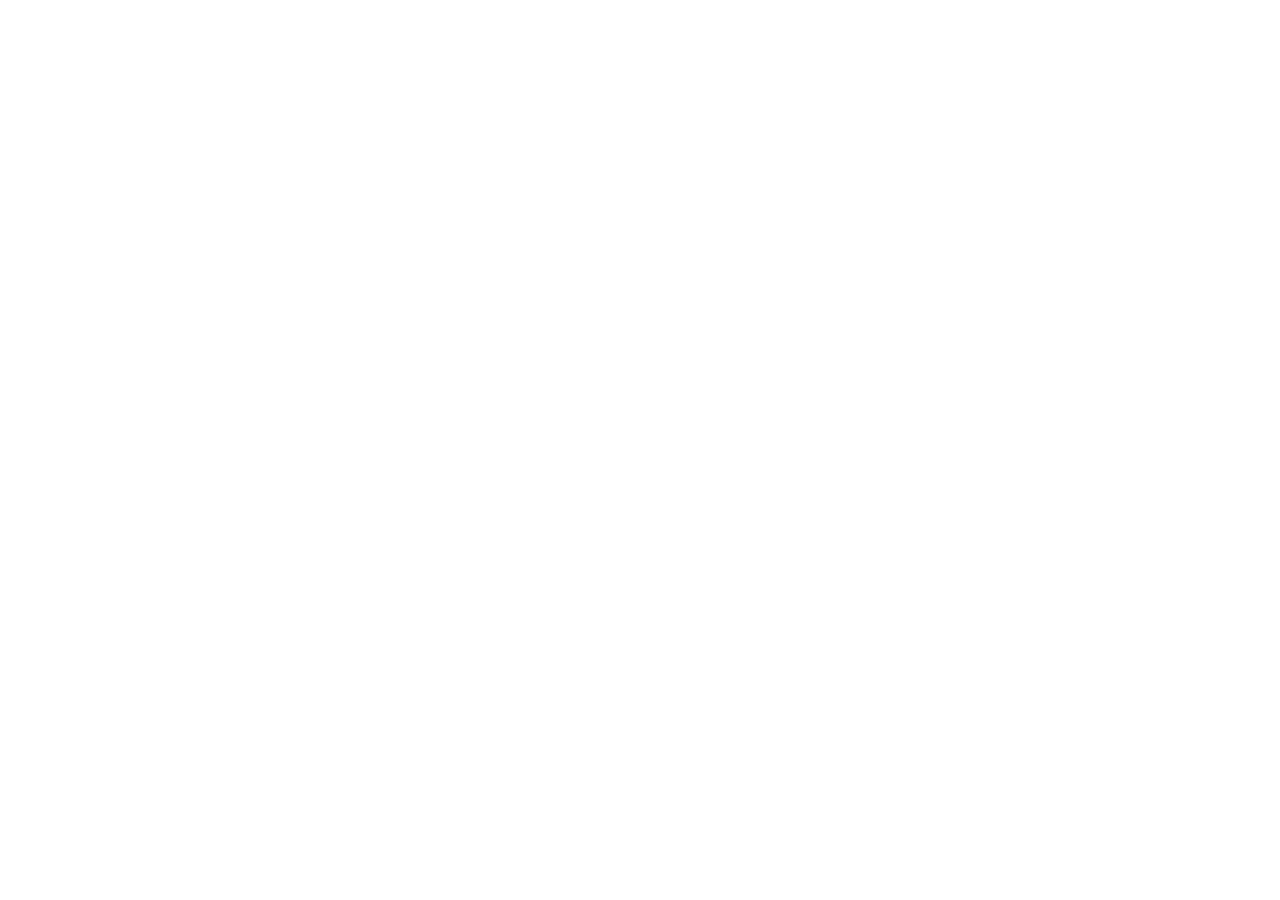
==== index.html @ 1c693e69 "initial commit" ====
<!DOCTYPE html>
<html lang="en">
<head>
    <meta charset="UTF-8">
    <meta name="viewport" content="width=device-width, initial-scale=1.0">
    <title>Care Plus</title>
</head>
<body>
    
</body>
</html>
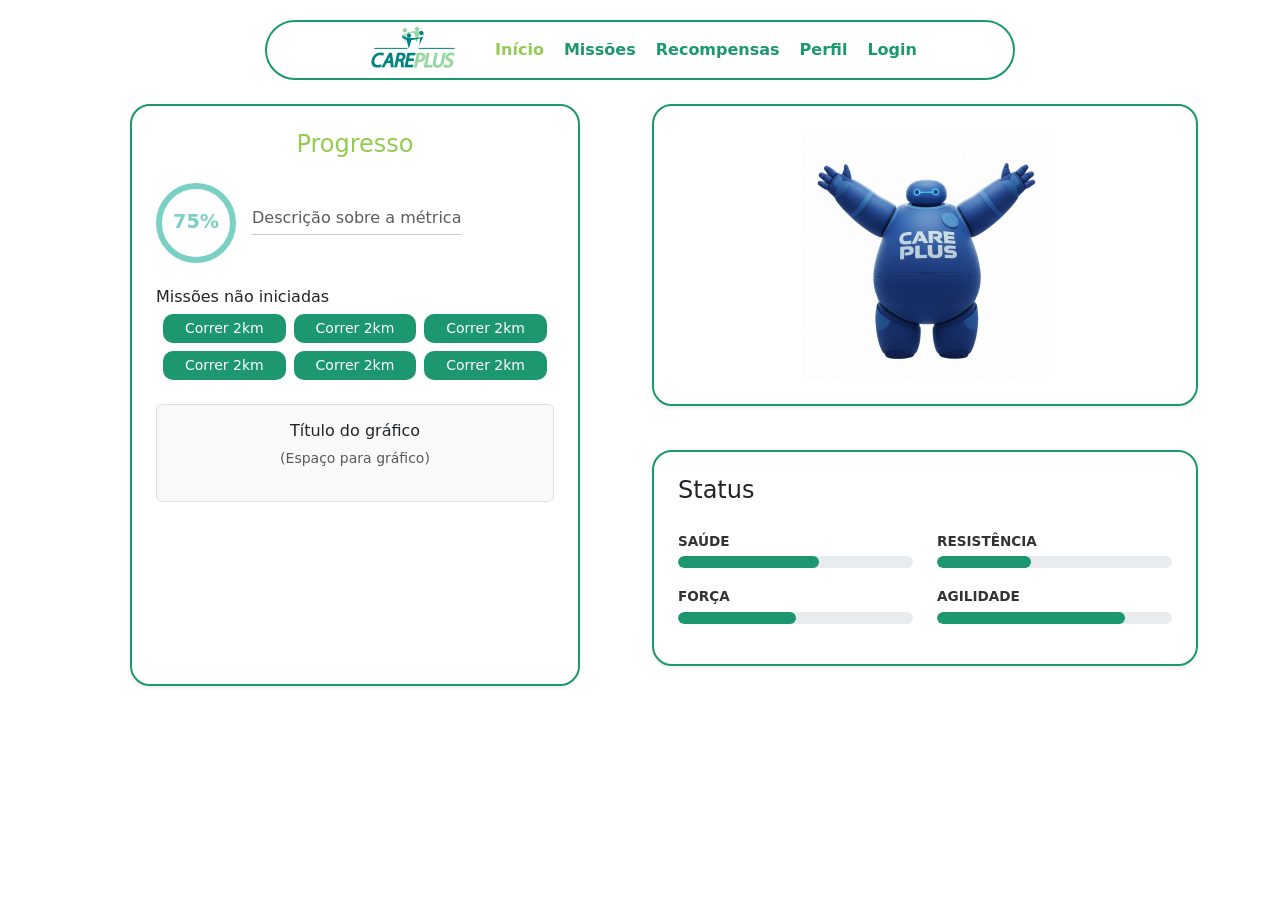
==== commit ad74f15a: "feat: estruturação da pagina index, inserção da barra nav na pagina login, adição de logo e imagens," ====
--- a/index.html
+++ b/index.html
@@ -3,9 +3,85 @@
 <head>
     <meta charset="UTF-8">
     <meta name="viewport" content="width=device-width, initial-scale=1.0">
+    <link href="https://cdn.jsdelivr.net/npm/bootstrap@5.3.0/dist/css/bootstrap.min.css" rel="stylesheet">
+    <link rel="stylesheet" href="style.css">
     <title>Care Plus</title>
 </head>
+
 <body>
-    
+    <header>
+        <nav>
+            <img src="src/assets/Careplus_logo.png" alt="Logo Care Plus" id="logo_careplus">
+            <ul>
+                <li><a href="index.html" class="active">Início</a></li>
+                <li><a href="#">Missões</a></li>
+                <li><a href="#">Recompensas</a></li>
+                <li><a href="#">Perfil</a></li>
+                <li><a href="src/pages/login.html">Login</a></li>
+            </ul>
+        </nav>
+    </header>
+
+    <main class="container mt-4">
+        <div class="row">
+            <section class="col-md-6" id="progresso">
+                <div class="card p-4 shadow-sm h-100">
+                    <h2 class="h4 mb-4">Progresso</h2>
+
+                    <div class="d-flex align-items-center mb-4">    
+                        <div class="circulo-progresso d-flex align-items-center justify-content-center">
+                            75%
+                        </div>
+                        <div class="ms-3">
+                            <p class="mb-0 text-muted">Descrição sobre a métrica</p>
+                            <hr class="my-1">
+                        </div>
+                    </div>
+
+                    <div class="missoes mb-4">
+                        <h3 class="h6">Missões não iniciadas</h3>
+                        <div class="d-flex flex-wrap gap-2">
+                            <button class="btn btn-primary btn-sm">Correr 2km</button>
+                            <button class="btn btn-primary btn-sm">Correr 2km</button>
+                            <button class="btn btn-primary btn-sm">Correr 2km</button>
+                            <button class="btn btn-primary btn-sm">Correr 2km</button>
+                            <button class="btn btn-primary btn-sm">Correr 2km</button>
+                            <button class="btn btn-primary btn-sm">Correr 2km</button>
+                        </div>
+                    </div>
+
+                    <div class="grafico border p-3 rounded bg-light text-center">
+                        <h4 class="h6">Título do gráfico</h4>
+                        <p class="small text-muted">(Espaço para gráfico)</p>
+                    </div>
+                </div>
+            </section>
+            <div class="col-md-6">
+                <div class="row mb-4">
+                    <section class="col-12" id="mascote">
+                        <div class="card p-4 shadow-sm d-flex align-items-center justify-content-center">
+                            <figure class="m-0 text-center">
+                                <img src="src/assets/MASCOTE CARE PLUS.png" alt="Mascote Careplus" class="img-fluid" style="max-height: 250px;">
+                            </figure>
+                        </div>
+                    </section>
+                </div>
+                <div class="row">
+                    <section class="col-12" id="usuario-status">
+                        <div class="card p-4 shadow-sm">
+                            <h3 class="h4 mb-4">Status</h3>
+                            
+                            <div class="row">
+                                <div class="col-6 mb-3"><label>SAÚDE</label><div class="progress"><div class="progress-bar" style="width: 60%"></div></div></div>
+                                <div class="col-6 mb-3"><label>RESISTÊNCIA</label><div class="progress"><div class="progress-bar" style="width: 40%"></div></div></div>
+                                <div class="col-6 mb-3"><label>FORÇA</label><div class="progress"><div class="progress-bar" style="width: 50%"></div></div></div>
+                                <div class="col-6 mb-3"><label>AGILIDADE</label><div class="progress"><div class="progress-bar" style="width: 80%"></div></div></div>
+                            </div>
+                        </div>
+                    </section>
+                </div>
+            </div>
+        </div>
+    </main>
 </body>
 </html>
--- a/style.css
+++ b/style.css
@@ -0,0 +1,125 @@
+header {
+    margin: 20px;
+}
+
+nav {
+    width: 95%;
+    height: 60px;
+    margin: auto;
+    max-width: 750px;
+    display: flex;
+    align-items: center; 
+    justify-content: center;
+    border: 2px solid #1C9770; 
+    border-radius: 50px; 
+    padding: 10px 30px;
+}
+
+nav ul {
+    display: flex;
+    list-style: none;
+    margin: 0;
+    gap: 20px; 
+}
+
+nav ul li a {
+    color: #1C9770 !important; 
+    text-decoration: none;
+    font-weight: bold;
+    transition: color 0.3s ease;
+}
+
+nav ul li a.active  {
+    color: #93CB52 !important;
+}
+
+#logo_careplus {
+    height: 100px;
+    width: 100px;
+}
+
+
+/* estilização do card progresso */
+
+#progresso .card {
+    border: 2px solid #1C9770;
+    border-radius: 20px;       
+    background-color: #ffffff;
+    max-width: 450px;
+    margin: 0 auto;
+}
+
+#progresso h2 {
+    color: #93CB52;
+    text-align: center;
+}
+
+.circulo-progresso {
+    width: 80px;
+    height: 80px;
+    border: 6px solid #7AD1C3; 
+    border-radius: 50%;
+    color: #7AD1C3;
+    font-weight: bold;
+    font-size: 1.2rem;
+}
+
+.missoes .d-flex {
+    display: flex;
+    flex-wrap: wrap;
+    justify-content: center; 
+    gap: 10px;
+    
+}
+
+.missoes button {
+    background-color: #1C9770 !important; 
+    border: none;
+    border-radius: 10px;
+    width: calc(33.33% - 10px);
+}
+
+.grafico {
+    border: 1px solid #e0e0e0 !important;
+    background-color: #f9f9f9 !important;
+}
+
+/* estilização do card status */
+#mascote .card,
+#usuario-status .card {
+    width: 100%;
+    border: 2px solid #1C9770;
+    border-radius: 20px;
+    margin-bottom: 20px;
+}
+
+#usuario-status label {
+    font-size: 0.85rem;
+    font-weight: bold;
+    color: #333;
+    margin-bottom: 5px;
+}
+
+.progress {
+    height: 12px; 
+    background-color: #e9ecef;
+    border-radius: 10px;
+}
+
+.progress-bar {
+    background-color: #1C9770 !important; 
+    border-radius: 10px;
+}
+
+/* estilização mascote */
+
+#mascote .card {
+    border: 2px solid #1C9770; 
+    border-radius: 20px;
+    background-color: #ffffff;
+}
+
+#mascote img {
+    transition: transform 0.3s ease;
+}
+
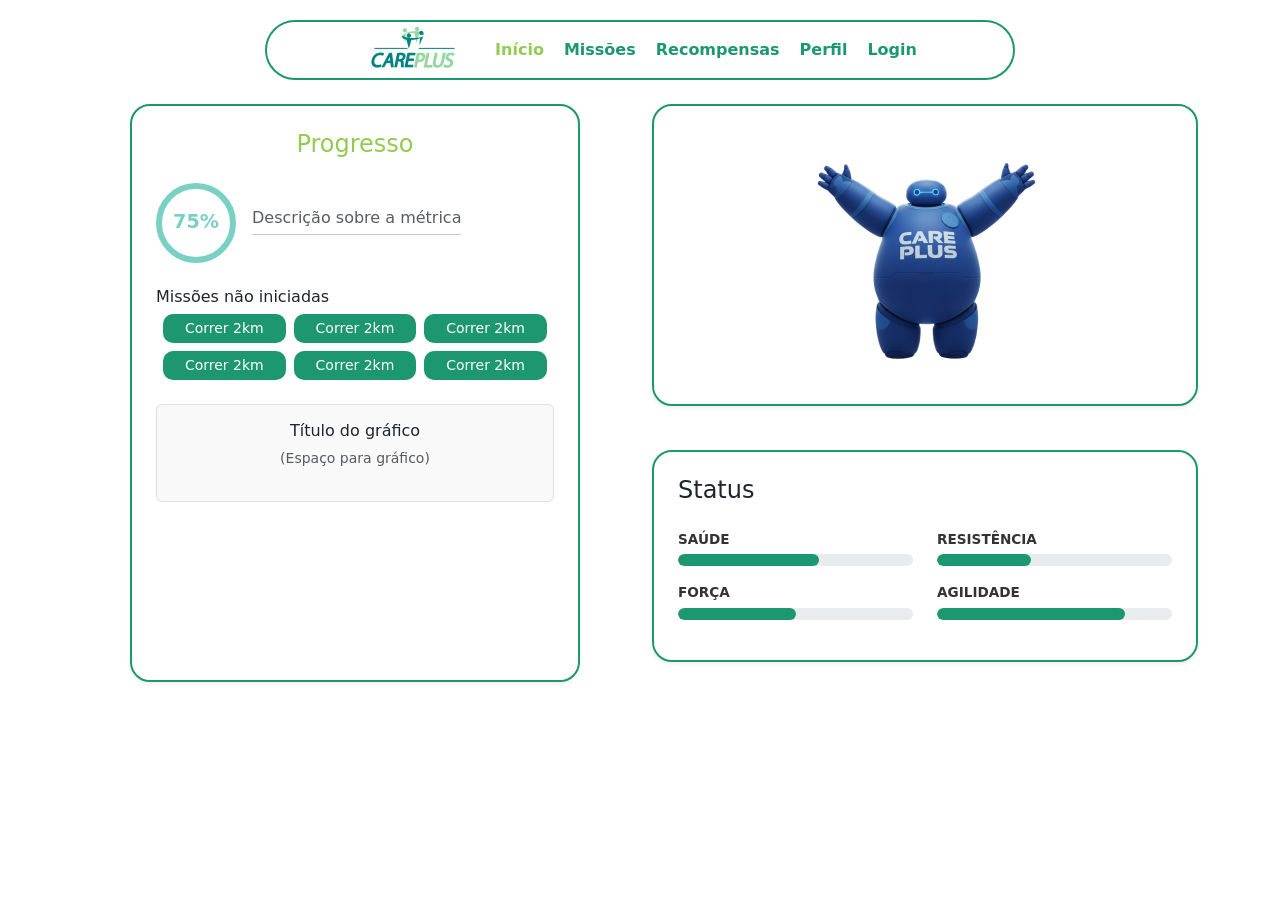
==== commit cea165b1: "feat: adição das paginas missões, perfil e recompensa, estilização da pagina missão e mascote na pag" ====
--- a/index.html
+++ b/index.html
@@ -5,6 +5,7 @@
     <meta name="viewport" content="width=device-width, initial-scale=1.0">
     <link href="https://cdn.jsdelivr.net/npm/bootstrap@5.3.0/dist/css/bootstrap.min.css" rel="stylesheet">
     <link rel="stylesheet" href="style.css">
+    <link rel="icon" type="image/png" href="src/assets/Careplus_logo.png">
     <title>Care Plus</title>
 </head>
 
@@ -13,10 +14,10 @@
         <nav>
             <img src="src/assets/Careplus_logo.png" alt="Logo Care Plus" id="logo_careplus">
             <ul>
-                <li><a href="index.html" class="active">Início</a></li>
-                <li><a href="#">Missões</a></li>
-                <li><a href="#">Recompensas</a></li>
-                <li><a href="#">Perfil</a></li>
+                <li><a href="../../index.html" class="active">Início</a></li>
+                <li><a href="src/pages/missoes.html">Missões</a></li>
+                <li><a href="src/pages/recompensas.html">Recompensas</a></li>
+                <li><a href="src/pages/perfil.html">Perfil</a></li>
                 <li><a href="src/pages/login.html">Login</a></li>
             </ul>
         </nav>
@@ -61,7 +62,7 @@
                     <section class="col-12" id="mascote">
                         <div class="card p-4 shadow-sm d-flex align-items-center justify-content-center">
                             <figure class="m-0 text-center">
-                                <img src="src/assets/MASCOTE CARE PLUS.png" alt="Mascote Careplus" class="img-fluid" style="max-height: 250px;">
+                                <img src="src/assets/MASCOTE _CARE_PLUS.png" alt="Mascote Careplus" class="img-fluid" style="max-height: 250px;">
                             </figure>
                         </div>
                     </section>
--- a/style.css
+++ b/style.css
@@ -1,3 +1,5 @@
+/* estilização barra de navegação*/
+
 header {
     margin: 20px;
 }
@@ -39,7 +41,7 @@
 }
 
 
-/* estilização do card progresso */
+/* estilização do card progresso na pagina index */
 
 #progresso .card {
     border: 2px solid #1C9770;
@@ -84,7 +86,7 @@
     background-color: #f9f9f9 !important;
 }
 
-/* estilização do card status */
+/* estilização do card status na pagina index */
 #mascote .card,
 #usuario-status .card {
     width: 100%;
@@ -111,7 +113,7 @@
     border-radius: 10px;
 }
 
-/* estilização mascote */
+/* estilização mascote na pagina index*/
 
 #mascote .card {
     border: 2px solid #1C9770; 
@@ -123,3 +125,45 @@
     transition: transform 0.3s ease;
 }
 
+/* estilização pagina perfil */
+
+label {
+    margin-bottom: 5px;
+    display: block;
+}
+
+.bg-white-50 {
+    background-color: rgba(255, 255, 255, 0.7);
+    padding: 0.5rem 1rem;
+}
+
+.perfil-dado-fixo {
+    border: none;
+    font-size: 1rem;
+    min-height: 40px; 
+    display: flex;
+    align-items: center;
+}
+.display-block {
+    display: block;
+}
+
+/* estilização da pagina missões */
+
+.pagina-missoes .card {
+    max-width: 300px;
+    margin: 0 auto;
+}
+
+.pagina-missoes .row {
+    justify-content: center; /* Centraliza as colunas na linha */
+}
+
+.pagina-missoes .col-12 {
+    margin-bottom: 20px;
+}
+
+.pagina-missoes .p-4 {
+    margin-bottom: 30px; /* Espaço entre o painel 'Concluídas' e o 'Em progresso' */
+    box-shadow: 0 4px 6px rgba(0,0,0,0.05); /* Uma sombra leve para dar profundidade */
+}
